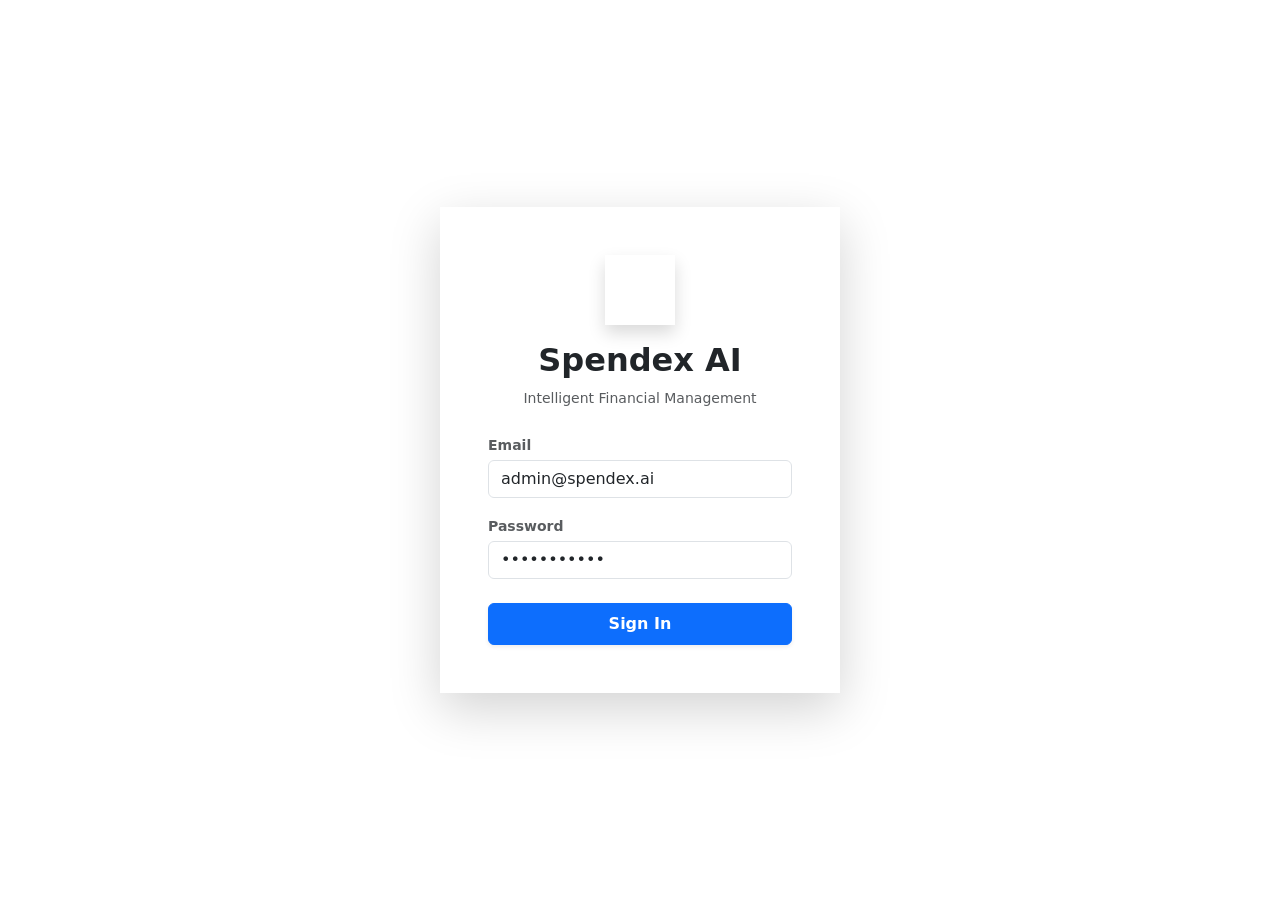
==== index1.html @ 8ebe1bcf "ALL FILES ADDED TO THE REPO !" ====
<!DOCTYPE html>
<html lang="en">
<head>
    <meta charset="UTF-8">
    <meta name="viewport" content="width=device-width, initial-scale=1.0">
    <title>Spendex AI | Intelligent Finance</title>
    
    <link href="https://fonts.googleapis.com/css2?family=Inter:wght@300;400;500;600;700&display=swap" rel="stylesheet">
    <link href="https://cdn.jsdelivr.net/npm/bootstrap@5.3.0/dist/css/bootstrap.min.css" rel="stylesheet">
    <link rel="stylesheet" href="https://cdnjs.cloudflare.com/ajax/libs/font-awesome/6.4.0/css/all.min.css">
    <link rel="stylesheet" href="style1.css">
</head>
<body class="theme-blue">

    <div id="login-screen" class="d-flex justify-content-center align-items-center vh-100 w-100 position-fixed top-0 start-0 z-3 bg-fade">
        <div class="glass-card p-5 shadow-lg text-center" style="max-width: 400px; width: 90%;">
            <div class="icon-box bg-gradient-primary text-white mx-auto mb-3 shadow" style="width:70px; height:70px; font-size:30px;">
                <i class="fa-solid fa-bolt"></i>
            </div>
            <h2 class="fw-bold text-gradient mb-2">Spendex AI</h2>
            <p class="text-muted small mb-4">Intelligent Financial Management</p>
            
            <form id="login-form">
                <div class="mb-3 text-start">
                    <label class="small fw-bold text-muted mb-1">Email</label>
                    <input type="email" class="form-control glass-input" value="admin@spendex.ai" required>
                </div>
                <div class="mb-4 text-start">
                    <label class="small fw-bold text-muted mb-1">Password</label>
                    <input type="password" class="form-control glass-input" value="password123" required>
                </div>
                <button type="submit" class="btn btn-primary w-100 py-2 fw-bold shadow-sm hover-scale">Sign In</button>
            </form>
        </div>
    </div>

    <div id="main-app" class="d-none">
        
        <div id="loader" class="loader-overlay d-none">
            <div class="spinner-border text-primary" role="status"></div>
        </div>

        <div class="toast-container position-fixed top-0 end-0 p-3" id="toast-container" style="z-index: 1060;"></div>

        <nav class="sidebar glass-sidebar" id="sidebar">
            <div class="sidebar-header">
                <div class="d-flex align-items-center gap-2">
                    <div class="logo-icon bg-gradient-primary text-white"><i class="fa-solid fa-bolt"></i></div>
                    <h4 class="mb-0 fw-bold tracking-tight text-gradient">Spendex</h4>
                </div>
            </div>

            <ul class="list-unstyled components">
                <li class="active-nav">
                    <a href="#" onclick="switchView('dashboard')"><i class="fa-solid fa-layer-group"></i> Dashboard</a>
                </li>
                <li>
                    <a href="#" onclick="switchView('financial-health')"><i class="fa-solid fa-heart-pulse"></i> Financial Health</a>
                </li>
                <li>
                    <a href="#" onclick="switchView('employees')"><i class="fa-solid fa-users-gear"></i> Payroll & HR</a>
                </li>
                <li>
                    <a href="#" onclick="switchView('expenses')"><i class="fa-solid fa-receipt"></i> Expenses</a>
                </li>
                <li>
                    <a href="#" onclick="switchView('predictions')"><i class="fa-solid fa-wand-magic-sparkles"></i> AI Insights</a>
                </li>
                <li>
                    <a href="#" onclick="switchView('settings')"><i class="fa-solid fa-gear"></i> Settings</a>
                </li>
            </ul>

            <div class="sidebar-footer">
                <div class="user-profile glass-card p-2 mb-3 d-flex align-items-center gap-2">
                    <img src="https://ui-avatars.com/api/?name=User&background=random" id="profile-avatar" class="rounded-circle" width="35">
                    <div class="lh-1">
                        <small class="fw-bold d-block" id="sidebar-user-name">Loading...</small>
                        <small class="text-muted" style="font-size: 10px;">PRO PLAN</small>
                    </div>
                </div>
                <div class="d-flex justify-content-between align-items-center">
                    <small class="text-muted fw-bold">Dark Mode</small>
                    <div class="form-check form-switch">
                        <input class="form-check-input" type="checkbox" id="darkModeToggle">
                    </div>
                </div>
                <div class="mt-3 text-center">
                    <button class="btn btn-sm btn-outline-danger w-100" onclick="logout()">Logout</button>
                </div>
            </div>
        </nav>

        <div id="content">
            <nav class="navbar navbar-expand-lg d-md-none glass-navbar mb-4">
                <button type="button" id="sidebarCollapse" class="btn btn-primary btn-sm">
                    <i class="fa-solid fa-bars"></i>
                </button>
                <span class="ms-auto fw-bold text-gradient">Spendex AI</span>
            </nav>

            <section id="dashboard" class="view-section active-view">
                <div class="d-flex justify-content-between align-items-end mb-4 flex-wrap gap-3">
                    <div>
                        <h2 class="fw-bold">Financial Overview</h2>
                        <p class="text-muted mb-0">Real-time cash flow & AI projections.</p>
                    </div>
                    <div class="d-flex gap-2">
                        <button class="btn btn-glass shadow-sm hover-scale" onclick="switchView('expenses')"><i class="fa-solid fa-plus text-primary"></i> Expense</button>
                        <button class="btn btn-primary shadow-lg hover-scale" onclick="exportReport()"><i class="fa-solid fa-file-export"></i> Export PDF</button>
                    </div>
                </div>

                <div class="row g-4 mb-4" id="stats-row">
                    <div class="col-md-3">
                        <div class="card glass-card h-100 border-0 stat-card">
                            <div class="card-body">
                                <div class="d-flex justify-content-between mb-3">
                                    <span class="text-muted text-uppercase fw-semibold" style="font-size: 12px;">Total Spend (Mo)</span>
                                    <div class="icon-box bg-soft-blue"><i class="fa-solid fa-wallet text-primary"></i></div>
                                </div>
                                <h3 class="fw-bold stat-value" id="dash-total-expenses">$0</h3>
                            </div>
                        </div>
                    </div>
                    <div class="col-md-3">
                        <div class="card glass-card h-100 border-0 stat-card">
                            <div class="card-body">
                                <div class="d-flex justify-content-between mb-3">
                                    <span class="text-muted text-uppercase fw-semibold" style="font-size: 12px;">Payroll Run</span>
                                    <div class="icon-box bg-soft-purple"><i class="fa-solid fa-people-group text-purple"></i></div>
                                </div>
                                <h3 class="fw-bold stat-value" id="dash-payroll">$0</h3>
                                <small class="text-muted"><span id="dash-emp-count">0</span> Active Employees</small>
                            </div>
                        </div>
                    </div>
                    <div class="col-md-3">
                        <div class="card glass-card h-100 border-0 stat-card">
                            <div class="card-body">
                                <div class="d-flex justify-content-between mb-3">
                                    <span class="text-muted text-uppercase fw-semibold" style="font-size: 12px;">Runway</span>
                                    <div class="icon-box bg-soft-green"><i class="fa-solid fa-plane-departure text-success"></i></div>
                                </div>
                                <h3 class="fw-bold stat-value" id="dash-runway">--</h3>
                                <small class="text-success small">Based on cash reserves</small>
                            </div>
                        </div>
                    </div>
                    <div class="col-md-3">
                        <div class="card glass-card h-100 border-0 position-relative overflow-hidden stat-card">
                            <div class="card-body d-flex align-items-center justify-content-between">
                                <div>
                                    <span class="text-muted text-uppercase fw-semibold" style="font-size: 12px;">Health Score</span>
                                    <h2 class="fw-bold mb-0 mt-1 stat-value" id="dash-health">0</h2>
                                </div>
                                <div style="width: 80px; height: 80px;">
                                    <canvas id="healthGaugeChart"></canvas>
                                </div>
                            </div>
                        </div>
                    </div>
                </div>

                <div class="row g-4 export-capture">
                    <div class="col-lg-8">
                        <div class="card glass-card border-0 h-100">
                            <div class="card-body">
                                <h5 class="fw-bold mb-4">Cash Flow & Burn Projections</h5>
                                <div style="height: 300px;">
                                    <canvas id="cashFlowChart"></canvas>
                                </div>
                            </div>
                        </div>
                    </div>
                    <div class="col-lg-4">
                        <div class="card glass-card border-0 h-100">
                            <div class="card-body">
                                <h5 class="fw-bold mb-4">Expense Distribution</h5>
                                <div style="height: 250px; position: relative;">
                                    <canvas id="expensePieChart"></canvas>
                                </div>
                            </div>
                        </div>
                    </div>
                </div>
            </section>

            <section id="financial-health" class="view-section d-none">
                <h2 class="fw-bold mb-4">Financial Health & Metrics</h2>
                <div class="row g-4 mb-4">
                    <div class="col-md-4">
                        <div class="card glass-card border-0">
                            <div class="card-body">
                                <h6 class="text-muted text-uppercase fw-semibold mb-3">Debt to Equity Ratio</h6>
                                <h3 class="fw-bold text-warning" id="metric-debt-ratio">0.0</h3>
                                <div class="progress mt-2" style="height: 6px;">
                                    <div class="progress-bar bg-warning" id="bar-debt-ratio" style="width: 0%"></div>
                                </div>
                            </div>
                        </div>
                    </div>
                    <div class="col-md-4">
                        <div class="card glass-card border-0">
                            <div class="card-body">
                                <h6 class="text-muted text-uppercase fw-semibold mb-3">Est. Profit Margin</h6>
                                <h3 class="fw-bold text-success" id="metric-profit-margin">0%</h3>
                                <div class="progress mt-2" style="height: 6px;">
                                    <div class="progress-bar bg-success" id="bar-profit-margin" style="width: 0%"></div>
                                </div>
                            </div>
                        </div>
                    </div>
                    <div class="col-md-4">
                        <div class="card glass-card border-0">
                            <div class="card-body">
                                <h6 class="text-muted text-uppercase fw-semibold mb-3">Current Cash Reserves</h6>
                                <h3 class="fw-bold text-primary" id="metric-cash-reserves">$0</h3>
                                <small class="text-muted">Target: $100k</small>
                            </div>
                        </div>
                    </div>
                </div>
                <div class="card glass-card border-0">
                    <div class="card-body">
                        <h5 class="fw-bold mb-4">30-Day Liquidity Trend</h5>
                        <div style="height: 300px;">
                            <canvas id="liquidityChart"></canvas>
                        </div>
                    </div>
                </div>
            </section>

            <section id="employees" class="view-section d-none">
                <div class="d-flex justify-content-between align-items-center mb-4">
                    <h2 class="fw-bold">Payroll Management</h2>
                    <button class="btn btn-primary shadow-lg hover-scale" onclick="openEmpModal()">
                        <i class="fa-solid fa-plus me-2"></i>Add Employee
                    </button>
                </div>
                <div class="card glass-card border-0">
                    <div class="card-body p-0">
                        <div class="p-3">
                            <input type="text" id="emp-search" class="form-control glass-input" placeholder="Search employees...">
                        </div>
                        <div class="table-responsive">
                            <table class="table table-hover align-middle mb-0 custom-table">
                                <thead class="bg-light text-muted small text-uppercase">
                                    <tr>
                                        <th class="ps-4">Employee</th>
                                        <th>Role</th>
                                        <th>Base Salary</th>
                                        <th>Bonus/Tax</th>
                                        <th>Net Pay</th>
                                        <th class="text-end pe-4">Actions</th>
                                    </tr>
                                </thead>
                                <tbody id="emp-table-body">
                                    </tbody>
                            </table>
                        </div>
                    </div>
                </div>
            </section>

            <section id="expenses" class="view-section d-none">
                <h2 class="fw-bold mb-4">Expense Tracking</h2>
                <div class="row g-4">
                    <div class="col-md-4">
                        <div class="card glass-card border-0 sticky-top" style="top: 20px; z-index: 1;">
                            <div class="card-body">
                                <h5 class="fw-bold mb-3"><i class="fa-solid fa-wand-magic-sparkles text-primary me-2"></i>Smart Entry</h5>
                                <form id="expense-form">
                                    <div class="mb-3">
                                        <label class="small text-muted fw-bold">DESCRIPTION</label>
                                        <input type="text" class="form-control glass-input" id="exp-desc" placeholder="e.g. 'Software license'" required autocomplete="off">
                                        <div id="ai-suggestion" class="badge bg-soft-blue text-primary mt-2 fade-in d-none">
                                            <i class="fa-solid fa-robot"></i> Suggested: <span id="ai-cat-text">Software</span>
                                        </div>
                                    </div>
                                    <div class="mb-3">
                                        <label class="small text-muted fw-bold">AMOUNT</label>
                                        <div class="input-group">
                                            <span class="input-group-text glass-input border-end-0" id="currency-symbol">$</span>
                                            <input type="number" class="form-control glass-input border-start-0" id="exp-amount" placeholder="0.00" required>
                                        </div>
                                    </div>
                                    <div class="row g-2 mb-3">
                                        <div class="col-6">
                                            <label class="small text-muted fw-bold">DATE</label>
                                            <input type="date" class="form-control glass-input" id="exp-date" required>
                                        </div>
                                        <div class="col-6">
                                            <label class="small text-muted fw-bold">CATEGORY</label>
                                            <select class="form-select glass-input" id="exp-category">
                                                <option value="Operational">Operational</option>
                                                <option value="Marketing">Marketing</option>
                                                <option value="Software">Software</option>
                                                <option value="Travel">Travel</option>
                                                <option value="Meals">Meals</option>
                                                <option value="Rent">Rent</option>
                                            </select>
                                        </div>
                                    </div>
                                    <button type="submit" class="btn btn-primary w-100 shadow-sm hover-scale">Log Expense <i class="fa-solid fa-paper-plane ms-2"></i></button>
                                </form>
                                
                                <div class="mt-4 pt-3 border-top">
                                    <div class="d-flex justify-content-between align-items-center">
                                        <small class="fw-bold text-muted">MONTHLY BUDGET</small>
                                        <small class="fw-bold" id="budget-display">$0 / $0</small>
                                    </div>
                                    <div class="progress mt-2 glass-progress" style="height: 8px;">
                                        <div class="progress-bar bg-success" id="budget-bar" style="width: 0%"></div>
                                    </div>
                                    <small class="text-danger d-none mt-1 d-block fw-bold" id="budget-warning"><i class="fa-solid fa-triangle-exclamation"></i> Alert: Approaching or Exceeding Budget!</small>
                                </div>
                            </div>
                        </div>
                    </div>
                    <div class="col-md-8">
                        <div class="card glass-card border-0">
                            <div class="card-header bg-transparent border-0 d-flex justify-content-between align-items-center">
                                <h5 class="mb-0 fw-bold">Transactions</h5>
                                <small class="text-muted"><i class="fa-solid fa-info-circle"></i> Drag rows to re-order</small>
                            </div>
                            <div class="card-body p-0">
                                <div class="table-responsive">
                                    <table class="table table-hover align-middle mb-0 custom-table">
                                        <thead class="bg-light small text-muted">
                                            <tr>
                                                <th width="5%"></th>
                                                <th>Date</th>
                                                <th>Description</th>
                                                <th>Category</th>
                                                <th class="text-end">Amount</th>
                                                <th width="5%"></th>
                                            </tr>
                                        </thead>
                                        <tbody id="expense-list-body">
                                            </tbody>
                                    </table>
                                </div>
                            </div>
                        </div>
                    </div>
                </div>
            </section>

            <section id="predictions" class="view-section d-none">
                <h2 class="fw-bold mb-4">AI Insights & Simulation</h2>
                <div class="row g-4 mb-4">
                    <div class="col-12">
                        <div class="card border-0 bg-gradient-dark text-white shadow-lg overflow-hidden position-relative hover-scale" style="transition: 0.3s">
                            <div class="card-body p-4 position-relative" style="z-index: 2;">
                                <div class="d-flex align-items-start gap-3">
                                    <div class="icon-box bg-white text-primary rounded-circle shadow">
                                        <i class="fa-solid fa-sparkles"></i>
                                    </div>
                                    <div>
                                        <h5 class="fw-bold text-white">Insight of the Moment</h5>
                                        <p class="mb-0 fs-5 text-white" id="ai-insight-text">Awaiting data...</p>
                                    </div>
                                </div>
                            </div>
                            <div class="position-absolute top-0 end-0 bg-white opacity-10 rounded-circle" style="width: 200px; height: 200px; margin-right: -50px; margin-top: -50px;"></div>
                        </div>
                    </div>
                </div>
                
                <div class="row g-4">
                    <div class="col-md-7">
                        <div class="card glass-card border-0 h-100">
                            <div class="card-header bg-transparent border-0">
                                <h5 class="fw-bold"><i class="fa-solid fa-sliders me-2"></i>Scenario Simulator</h5>
                            </div>
                            <div class="card-body">
                                <div class="mb-4">
                                    <label class="d-flex justify-content-between fw-bold mb-2"><span>New Hires</span><span class="text-primary" id="sim-hires-val">0</span></label>
                                    <input type="range" class="form-range custom-range" min="0" max="10" value="0" id="sim-hires">
                                </div>
                                <div class="mb-4">
                                    <label class="d-flex justify-content-between fw-bold mb-2"><span>Salary Increase</span><span class="text-primary" id="sim-salary-val">0%</span></label>
                                    <input type="range" class="form-range custom-range" min="0" max="20" value="0" id="sim-salary">
                                </div>
                                <div class="mb-4">
                                    <label class="d-flex justify-content-between fw-bold mb-2"><span>Marketing Bump</span><span class="text-primary" id="sim-marketing-val">+$0</span></label>
                                    <input type="range" class="form-range custom-range" min="0" max="10000" step="500" value="0" id="sim-marketing">
                                </div>

                                <div class="alert bg-soft-blue border-0 d-flex justify-content-between align-items-center mt-4 glass-card">
                                    <div>
                                        <small class="text-uppercase text-muted fw-bold">Projected Burn</small>
                                        <h3 class="fw-bold mb-0 text-primary" id="sim-result-burn">$0</h3>
                                    </div>
                                    <div class="text-end">
                                        <small class="text-uppercase text-muted fw-bold">New Runway</small>
                                        <h3 class="fw-bold mb-0" id="sim-result-runway">--</h3>
                                    </div>
                                </div>
                            </div>
                        </div>
                    </div>
                    <div class="col-md-5">
                        <div class="card glass-card border-0 h-100">
                            <div class="card-header bg-transparent border-0">
                                <h5 class="fw-bold text-danger"><i class="fa-solid fa-fingerprint me-2"></i>Anomaly Detection</h5>
                            </div>
                            <div class="card-body">
                                <div id="anomaly-list" class="d-flex flex-column gap-3"></div>
                            </div>
                        </div>
                    </div>
                </div>
            </section>

            <section id="settings" class="view-section d-none">
                <h2 class="fw-bold mb-4">Application Settings</h2>
                <div class="row g-4">
                    <div class="col-md-6">
                        <div class="card glass-card border-0 h-100">
                            <div class="card-body">
                                <h5 class="fw-bold mb-4"><i class="fa-solid fa-user me-2"></i>Profile Settings</h5>
                                <form id="profile-form">
                                    <div class="mb-3">
                                        <label class="small text-muted fw-bold">Company / User Name</label>
                                        <input type="text" class="form-control glass-input" id="set-name" required>
                                    </div>
                                    <div class="mb-3">
                                        <label class="small text-muted fw-bold">Email Address</label>
                                        <input type="email" class="form-control glass-input" id="set-email" required>
                                    </div>
                                    <button type="submit" class="btn btn-primary w-100 hover-scale">Save Profile</button>
                                </form>
                            </div>
                        </div>
                    </div>
                    <div class="col-md-6">
                        <div class="card glass-card border-0 h-100">
                            <div class="card-body">
                                <h5 class="fw-bold mb-4"><i class="fa-solid fa-sliders me-2"></i>System Preferences</h5>
                                <form id="preferences-form">
                                    <div class="row g-3 mb-3">
                                        <div class="col-6">
                                            <label class="small text-muted fw-bold">Monthly Budget Limit</label>
                                            <input type="number" class="form-control glass-input" id="set-budget" required>
                                        </div>
                                        <div class="col-6">
                                            <label class="small text-muted fw-bold">Currency</label>
                                            <select class="form-select glass-input" id="set-currency">
                                                <option value="$">USD ($)</option>
                                                <option value="€">EUR (€)</option>
                                                <option value="£">GBP (£)</option>
                                                <option value="₹">INR (₹)</option>
                                            </select>
                                        </div>
                                    </div>
                                    <div class="mb-4">
                                        <label class="small text-muted fw-bold mb-2 d-block">Color Theme</label>
                                        <div class="d-flex gap-2">
                                            <button type="button" class="btn rounded-circle theme-btn" style="background-color: #3b82f6; width: 30px; height: 30px;" onclick="ThemeManager.setPrimary('theme-blue')"></button>
                                            <button type="button" class="btn rounded-circle theme-btn" style="background-color: #10b981; width: 30px; height: 30px;" onclick="ThemeManager.setPrimary('theme-green')"></button>
                                            <button type="button" class="btn rounded-circle theme-btn" style="background-color: #8b5cf6; width: 30px; height: 30px;" onclick="ThemeManager.setPrimary('theme-purple')"></button>
                                        </div>
                                    </div>
                                    <div class="form-check form-switch mb-4">
                                        <input class="form-check-input" type="checkbox" id="set-notifications">
                                        <label class="form-check-label fw-medium">Enable Budget Alerts (Toasts)</label>
                                    </div>
                                    <button type="submit" class="btn btn-primary w-100 hover-scale">Update Preferences</button>
                                </form>
                            </div>
                        </div>
                    </div>
                </div>
            </section>
        </div>
    </div>

    <div class="modal fade" id="empModal" tabindex="-1">
        <div class="modal-dialog modal-dialog-centered">
            <div class="modal-content glass-card border-0 shadow-lg">
                <div class="modal-header border-bottom-0">
                    <h5 class="modal-title fw-bold text-dark">Employee Details</h5>
                    <button type="button" class="btn-close dark-mode-invert" data-bs-dismiss="modal"></button>
                </div>
                <div class="modal-body">
                    <form id="emp-form">
                        <div class="row g-3">
                            <div class="col-md-6">
                                <label class="form-label small fw-bold text-muted">Full Name</label>
                                <input type="text" class="form-control glass-input" id="emp-name" required>
                            </div>
                            <div class="col-md-6">
                                <label class="form-label small fw-bold text-muted">Role</label>
                                <input type="text" class="form-control glass-input" id="emp-role" required>
                            </div>
                            <div class="col-md-6">
                                <label class="form-label small fw-bold text-muted">Email</label>
                                <input type="email" class="form-control glass-input" id="emp-email" required>
                            </div>
                            <div class="col-md-6">
                                <label class="form-label small fw-bold text-muted">Join Date</label>
                                <input type="date" class="form-control glass-input" id="emp-join" required>
                            </div>
                            <div class="col-md-12"><hr class="text-muted opacity-25"></div>
                            <div class="col-md-6">
                                <label class="form-label small fw-bold text-muted">Base Salary</label>
                                <input type="number" class="form-control glass-input" id="emp-base" required>
                            </div>
                            <div class="col-md-3">
                                <label class="form-label small fw-bold text-muted">Bonus %</label>
                                <input type="number" class="form-control glass-input" id="emp-bonus" value="0">
                            </div>
                            <div class="col-md-3">
                                <label class="form-label small fw-bold text-muted">Tax %</label>
                                <input type="number" class="form-control glass-input" id="emp-tax" value="20">
                            </div>
                        </div>
                        <button type="submit" class="btn btn-primary w-100 mt-4 shadow-lg hover-scale">Save Employee</button>
                    </form>
                </div>
            </div>
        </div>
    </div>

    <script src="https://cdn.jsdelivr.net/npm/bootstrap@5.3.0/dist/js/bootstrap.bundle.min.js"></script>
    <script src="https://cdn.jsdelivr.net/npm/chart.js"></script>
    <script src="https://cdnjs.cloudflare.com/ajax/libs/animejs/3.2.1/anime.min.js"></script>
    <script src="https://cdn.jsdelivr.net/npm/sweetalert2@11"></script>
    <script src="https://cdnjs.cloudflare.com/ajax/libs/jspdf/2.5.1/jspdf.umd.min.js"></script>
    <script src="https://cdnjs.cloudflare.com/ajax/libs/jspdf-autotable/3.5.28/jspdf.plugin.autotable.min.js"></script>
    <script src="https://cdn.jsdelivr.net/npm/dayjs@1/dayjs.min.js"></script>
    <script src="https://cdnjs.cloudflare.com/ajax/libs/html2canvas/1.4.1/html2canvas.min.js"></script>
    <script src="https://cdnjs.cloudflare.com/ajax/libs/Sortable/1.15.0/Sortable.min.js"></script>
    <script src="https://cdnjs.cloudflare.com/ajax/libs/countup.js/2.0.7/countUp.umd.js"></script>

    <script src="script1.js"></script>
</body>
</html>
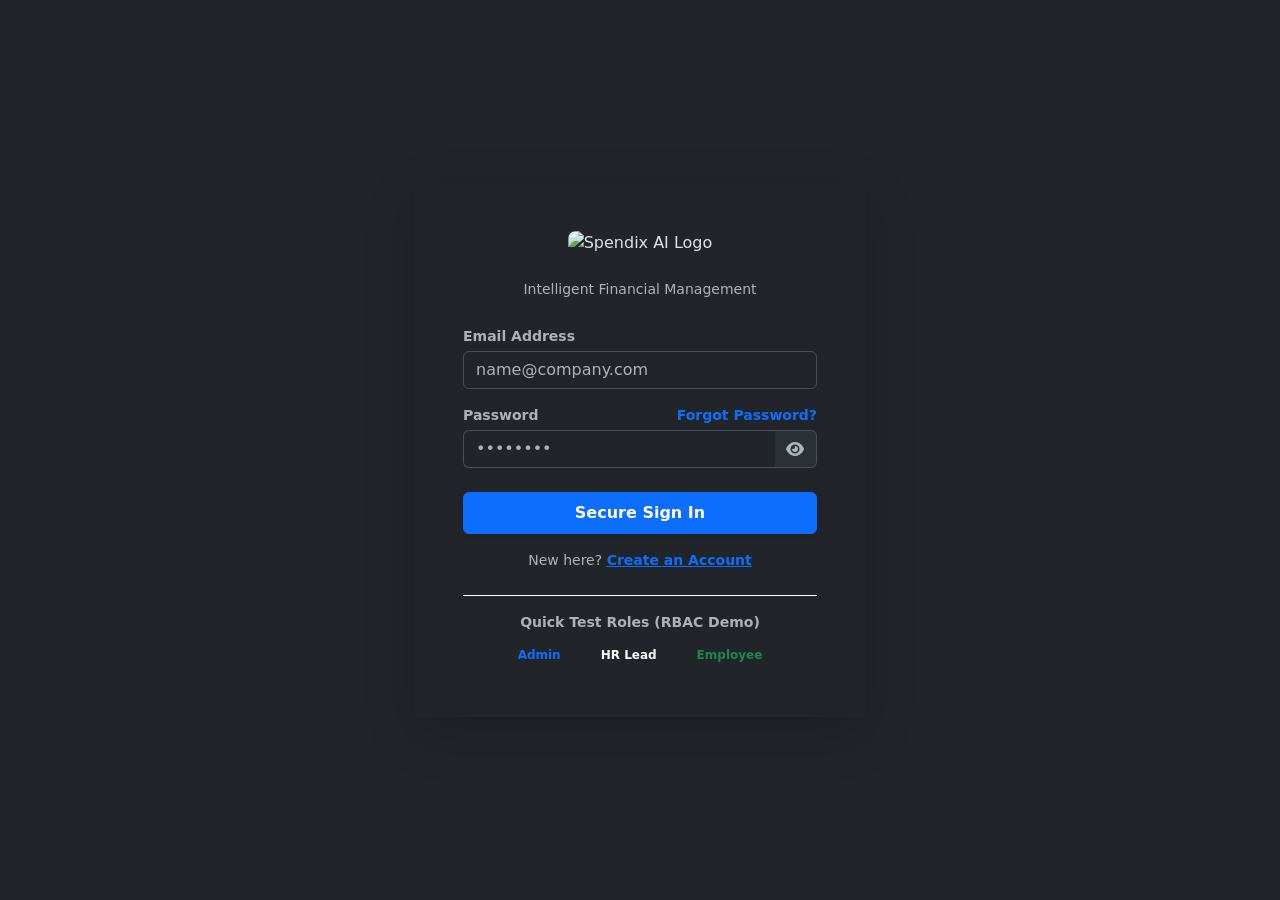
==== commit 110eba4b: "CHANGES UPDATED ADDED SOME MORE FEATURES" ====
--- a/index1.html
+++ b/index1.html
@@ -1,36 +1,82 @@
 <!DOCTYPE html>
-<html lang="en">
+<html lang="en" data-bs-theme="dark">
 <head>
     <meta charset="UTF-8">
     <meta name="viewport" content="width=device-width, initial-scale=1.0">
-    <title>Spendex AI | Intelligent Finance</title>
+    <title>Spendix AI | Intelligent Finance</title>
     
+    <link rel="icon" type="image/png" href="image_1.png"> 
+
     <link href="https://fonts.googleapis.com/css2?family=Inter:wght@300;400;500;600;700&display=swap" rel="stylesheet">
     <link href="https://cdn.jsdelivr.net/npm/bootstrap@5.3.0/dist/css/bootstrap.min.css" rel="stylesheet">
     <link rel="stylesheet" href="https://cdnjs.cloudflare.com/ajax/libs/font-awesome/6.4.0/css/all.min.css">
-    <link rel="stylesheet" href="style1.css">
+    <link rel="stylesheet" href="style2.css">
 </head>
-<body class="theme-blue">
-
-    <div id="login-screen" class="d-flex justify-content-center align-items-center vh-100 w-100 position-fixed top-0 start-0 z-3 bg-fade">
-        <div class="glass-card p-5 shadow-lg text-center" style="max-width: 400px; width: 90%;">
-            <div class="icon-box bg-gradient-primary text-white mx-auto mb-3 shadow" style="width:70px; height:70px; font-size:30px;">
-                <i class="fa-solid fa-bolt"></i>
-            </div>
-            <h2 class="fw-bold text-gradient mb-2">Spendex AI</h2>
-            <p class="text-muted small mb-4">Intelligent Financial Management</p>
+<body class="theme-blue dark-mode">
+
+    <div class="toast-container position-fixed top-0 end-0 p-3" id="toast-container" style="z-index: 9999;"></div>
+
+    <div id="auth-screen" class="d-flex justify-content-center align-items-center vh-100 w-100 position-fixed top-0 start-0 z-3 bg-fade overflow-hidden">
+        <canvas id="login-canvas" class="position-absolute top-0 start-0 w-100 h-100" style="z-index: 1;"></canvas>
+        
+        <div class="glass-card p-4 p-md-5 shadow-lg text-center login-box" style="max-width: 450px; width: 90%; z-index: 10;">
+            
+            <div class="mb-4">
+                <img src="image_2.png" alt="Spendix AI Logo" class="img-fluid pulse-glow rounded-3" style="max-height: 90px; object-fit: contain;">
+            </div>
+            <p class="text-muted small mb-4 fw-medium">Intelligent Financial Management</p>
             
             <form id="login-form">
                 <div class="mb-3 text-start">
-                    <label class="small fw-bold text-muted mb-1">Email</label>
-                    <input type="email" class="form-control glass-input" value="admin@spendex.ai" required>
+                    <label class="small fw-bold text-muted mb-1">Email Address</label>
+                    <input type="email" class="form-control glass-input" id="login-email" placeholder="name@company.com" required autocomplete="off">
                 </div>
                 <div class="mb-4 text-start">
-                    <label class="small fw-bold text-muted mb-1">Password</label>
-                    <input type="password" class="form-control glass-input" value="password123" required>
-                </div>
-                <button type="submit" class="btn btn-primary w-100 py-2 fw-bold shadow-sm hover-scale">Sign In</button>
+                    <div class="d-flex justify-content-between align-items-center mb-1">
+                        <label class="small fw-bold text-muted mb-0">Password</label>
+                        <a href="javascript:void(0)" onclick="forgotPassword()" class="small text-primary fw-bold text-decoration-none hover-scale">Forgot Password?</a>
+                    </div>
+                    <div class="input-group">
+                        <input type="password" class="form-control glass-input border-end-0" id="login-password" placeholder="••••••••" required autocomplete="off">
+                        <span class="input-group-text glass-input border-start-0 cursor-pointer text-muted" onclick="togglePassword('login-password', 'login-eye')">
+                            <i class="fa-solid fa-eye" id="login-eye"></i>
+                        </span>
+                    </div>
+                </div>
+                <button type="submit" class="btn btn-primary w-100 py-2 fw-bold shadow-sm hover-scale mb-3">Secure Sign In</button>
+                <p class="small text-muted">New here? <a href="javascript:void(0)" class="text-primary fw-bold" onclick="toggleAuth('signup')">Create an Account</a></p>
             </form>
+
+            <form id="signup-form" class="d-none">
+                <div class="mb-3 text-start">
+                    <label class="small fw-bold text-muted mb-1">Full Name / Company</label>
+                    <input type="text" class="form-control glass-input" id="signup-name" placeholder="e.g. Acme Corp" required autocomplete="off">
+                </div>
+                <div class="mb-3 text-start">
+                    <label class="small fw-bold text-muted mb-1">Email Address</label>
+                    <input type="email" class="form-control glass-input" id="signup-email" placeholder="name@company.com" required autocomplete="off">
+                </div>
+                <div class="mb-4 text-start">
+                    <label class="small fw-bold text-muted mb-1">Create Password</label>
+                    <div class="input-group">
+                        <input type="password" class="form-control glass-input border-end-0" id="signup-password" placeholder="••••••••" required autocomplete="off">
+                        <span class="input-group-text glass-input border-start-0 cursor-pointer text-muted" onclick="togglePassword('signup-password', 'signup-eye')">
+                            <i class="fa-solid fa-eye" id="signup-eye"></i>
+                        </span>
+                    </div>
+                </div>
+                <button type="submit" class="btn btn-success w-100 py-2 fw-bold shadow-sm hover-scale mb-3">Register Account</button>
+                <p class="small text-muted">Already have an account? <a href="javascript:void(0)" class="text-primary fw-bold" onclick="toggleAuth('login')">Sign In</a></p>
+            </form>
+
+            <div class="mt-4 pt-3 border-top border-light" id="test-roles-section">
+                <small class="text-muted fw-bold d-block mb-2">Quick Test Roles (RBAC Demo)</small>
+                <div class="d-flex gap-2 justify-content-center flex-wrap">
+                    <span class="badge bg-soft-blue text-primary cursor-pointer hover-scale px-3 py-2" onclick="fillLogin('admin@demo.com')">Admin</span>
+                    <span class="badge bg-soft-purple text-purple cursor-pointer hover-scale px-3 py-2" onclick="fillLogin('hr@demo.com')">HR Lead</span>
+                    <span class="badge bg-soft-green text-success cursor-pointer hover-scale px-3 py-2" onclick="fillLogin('emp@demo.com')">Employee</span>
+                </div>
+            </div>
         </div>
     </div>
 
@@ -40,54 +86,57 @@
             <div class="spinner-border text-primary" role="status"></div>
         </div>
 
-        <div class="toast-container position-fixed top-0 end-0 p-3" id="toast-container" style="z-index: 1060;"></div>
-
         <nav class="sidebar glass-sidebar" id="sidebar">
             <div class="sidebar-header">
-                <div class="d-flex align-items-center gap-2">
-                    <div class="logo-icon bg-gradient-primary text-white"><i class="fa-solid fa-bolt"></i></div>
-                    <h4 class="mb-0 fw-bold tracking-tight text-gradient">Spendex</h4>
-                </div>
-            </div>
-
-            <ul class="list-unstyled components">
-                <li class="active-nav">
-                    <a href="#" onclick="switchView('dashboard')"><i class="fa-solid fa-layer-group"></i> Dashboard</a>
-                </li>
-                <li>
-                    <a href="#" onclick="switchView('financial-health')"><i class="fa-solid fa-heart-pulse"></i> Financial Health</a>
-                </li>
-                <li>
-                    <a href="#" onclick="switchView('employees')"><i class="fa-solid fa-users-gear"></i> Payroll & HR</a>
-                </li>
-                <li>
-                    <a href="#" onclick="switchView('expenses')"><i class="fa-solid fa-receipt"></i> Expenses</a>
-                </li>
-                <li>
-                    <a href="#" onclick="switchView('predictions')"><i class="fa-solid fa-wand-magic-sparkles"></i> AI Insights</a>
-                </li>
-                <li>
-                    <a href="#" onclick="switchView('settings')"><i class="fa-solid fa-gear"></i> Settings</a>
-                </li>
+                <div class="d-flex align-items-center justify-content-between mb-3">
+                    <div class="text-start">
+                        <img src="image_2.png" alt="Spendix AI" class="img-fluid rounded" style="max-height: 50px; object-fit: contain;">
+                    </div>
+                    <div class="mode-toggle-container hover-scale" onclick="ThemeManager.toggleMode()" title="Toggle Theme">
+                        <div class="mode-toggle-track">
+                            <div class="mode-toggle-thumb">
+                                <i class="fa-solid fa-sun mode-icon-sun"></i>
+                                <i class="fa-solid fa-moon mode-icon-moon"></i>
+                            </div>
+                        </div>
+                    </div>
+                </div>
+                
+                <div class="workspace-selector-container hover-scale">
+                    <select class="form-select form-select-sm glass-input fw-bold shadow-sm custom-select-style" id="workspace-switcher">
+                        <option value="main">🚀 Main Headquarters</option>
+                        <option value="branch">🏢 Branch Office Alpha</option>
+                    </select>
+                </div>
+            </div>
+
+            <ul class="list-unstyled components" id="nav-links">
+                <li class="active-nav" data-roles="Admin,HR,Employee"><a href="javascript:void(0)" onclick="switchView('dashboard')"><i class="fa-solid fa-layer-group"></i> Dashboard</a></li>
+                <li data-roles="Admin"><a href="javascript:void(0)" onclick="switchView('financial-health')"><i class="fa-solid fa-heart-pulse"></i> Financial Health</a></li>
+                <li data-roles="Admin,HR"><a href="javascript:void(0)" onclick="switchView('approvals')"><i class="fa-solid fa-list-check"></i> Expense Approvals</a></li>
+                <li data-roles="Admin,HR,Employee"><a href="javascript:void(0)" onclick="switchView('expenses')"><i class="fa-solid fa-receipt"></i> Log Expenses</a></li>
+                <li data-roles="Admin,HR"><a href="javascript:void(0)" onclick="switchView('employees')"><i class="fa-solid fa-users-gear"></i> Payroll & HR</a></li>
+                <li data-roles="Admin"><a href="javascript:void(0)" onclick="switchView('treasury')"><i class="fa-solid fa-building-columns"></i> Corporate Treasury</a></li>
+                <li data-roles="Admin"><a href="javascript:void(0)" onclick="switchView('predictions')"><i class="fa-solid fa-brain"></i> AI ML Forecasts</a></li>
+                <li data-roles="Admin,HR"><a href="javascript:void(0)" onclick="switchView('audit')"><i class="fa-solid fa-clipboard-list"></i> Audit Log</a></li>
+                <li data-roles="Admin,HR,Employee"><a href="javascript:void(0)" onclick="switchView('support')"><i class="fa-solid fa-headset"></i> Help & Support</a></li>
+                <li data-roles="Admin,HR,Employee"><a href="javascript:void(0)" onclick="switchView('settings')"><i class="fa-solid fa-gear"></i> Settings</a></li>
             </ul>
 
             <div class="sidebar-footer">
-                <div class="user-profile glass-card p-2 mb-3 d-flex align-items-center gap-2">
-                    <img src="https://ui-avatars.com/api/?name=User&background=random" id="profile-avatar" class="rounded-circle" width="35">
-                    <div class="lh-1">
-                        <small class="fw-bold d-block" id="sidebar-user-name">Loading...</small>
-                        <small class="text-muted" style="font-size: 10px;">PRO PLAN</small>
-                    </div>
-                </div>
-                <div class="d-flex justify-content-between align-items-center">
-                    <small class="text-muted fw-bold">Dark Mode</small>
-                    <div class="form-check form-switch">
-                        <input class="form-check-input" type="checkbox" id="darkModeToggle">
-                    </div>
-                </div>
-                <div class="mt-3 text-center">
-                    <button class="btn btn-sm btn-outline-danger w-100" onclick="logout()">Logout</button>
-                </div>
+                <div class="user-profile glass-card p-2 mb-3 d-flex align-items-center gap-3 cursor-pointer hover-scale shadow-sm" onclick="switchView('settings')" title="Go to Settings">
+                    <div class="position-relative">
+                        <img src="" id="profile-avatar" class="rounded-circle shadow-sm" width="42" height="42" alt="Avatar" style="object-fit: cover; border: 2px solid var(--brand-primary);">
+                        <span class="position-absolute bottom-0 end-0 bg-success border border-white rounded-circle" style="width: 12px; height: 12px;"></span>
+                    </div>
+                    <div class="lh-1 text-truncate pe-2 flex-grow-1">
+                        <small class="fw-bold d-block text-truncate fs-6 text-main mb-1" id="sidebar-user-name">Loading...</small>
+                        <small class="text-primary fw-bold text-uppercase" style="font-size: 10px; letter-spacing: 0.5px;" id="sidebar-role-badge">ROLE</small>
+                    </div>
+                    <i class="fa-solid fa-chevron-right text-muted opacity-50 me-1"></i>
+                </div>
+                
+                <button class="btn btn-sm btn-outline-danger w-100 fw-bold shadow-sm hover-scale" onclick="logout()"><i class="fa-solid fa-arrow-right-from-bracket me-2"></i>Sign Out</button>
             </div>
         </nav>
 
@@ -96,7 +145,7 @@
                 <button type="button" id="sidebarCollapse" class="btn btn-primary btn-sm">
                     <i class="fa-solid fa-bars"></i>
                 </button>
-                <span class="ms-auto fw-bold text-gradient">Spendex AI</span>
+                <span class="ms-auto fw-bold text-gradient">Spendix AI</span>
             </nav>
 
             <section id="dashboard" class="view-section active-view">
@@ -106,201 +155,59 @@
                         <p class="text-muted mb-0">Real-time cash flow & AI projections.</p>
                     </div>
                     <div class="d-flex gap-2">
-                        <button class="btn btn-glass shadow-sm hover-scale" onclick="switchView('expenses')"><i class="fa-solid fa-plus text-primary"></i> Expense</button>
-                        <button class="btn btn-primary shadow-lg hover-scale" onclick="exportReport()"><i class="fa-solid fa-file-export"></i> Export PDF</button>
+                        <button class="btn btn-glass shadow-sm hover-scale" onclick="exportCSV()"><i class="fa-solid fa-file-csv text-success"></i> CSV</button>
+                        <button class="btn btn-primary shadow-lg hover-scale" onclick="exportReport()"><i class="fa-solid fa-file-pdf"></i> Full Report</button>
                     </div>
                 </div>
 
                 <div class="row g-4 mb-4" id="stats-row">
-                    <div class="col-md-3">
-                        <div class="card glass-card h-100 border-0 stat-card">
-                            <div class="card-body">
-                                <div class="d-flex justify-content-between mb-3">
-                                    <span class="text-muted text-uppercase fw-semibold" style="font-size: 12px;">Total Spend (Mo)</span>
-                                    <div class="icon-box bg-soft-blue"><i class="fa-solid fa-wallet text-primary"></i></div>
-                                </div>
-                                <h3 class="fw-bold stat-value" id="dash-total-expenses">$0</h3>
-                            </div>
-                        </div>
-                    </div>
-                    <div class="col-md-3">
-                        <div class="card glass-card h-100 border-0 stat-card">
-                            <div class="card-body">
-                                <div class="d-flex justify-content-between mb-3">
-                                    <span class="text-muted text-uppercase fw-semibold" style="font-size: 12px;">Payroll Run</span>
-                                    <div class="icon-box bg-soft-purple"><i class="fa-solid fa-people-group text-purple"></i></div>
-                                </div>
-                                <h3 class="fw-bold stat-value" id="dash-payroll">$0</h3>
-                                <small class="text-muted"><span id="dash-emp-count">0</span> Active Employees</small>
-                            </div>
-                        </div>
-                    </div>
-                    <div class="col-md-3">
-                        <div class="card glass-card h-100 border-0 stat-card">
-                            <div class="card-body">
-                                <div class="d-flex justify-content-between mb-3">
-                                    <span class="text-muted text-uppercase fw-semibold" style="font-size: 12px;">Runway</span>
-                                    <div class="icon-box bg-soft-green"><i class="fa-solid fa-plane-departure text-success"></i></div>
-                                </div>
-                                <h3 class="fw-bold stat-value" id="dash-runway">--</h3>
-                                <small class="text-success small">Based on cash reserves</small>
-                            </div>
-                        </div>
-                    </div>
-                    <div class="col-md-3">
-                        <div class="card glass-card h-100 border-0 position-relative overflow-hidden stat-card">
-                            <div class="card-body d-flex align-items-center justify-content-between">
-                                <div>
-                                    <span class="text-muted text-uppercase fw-semibold" style="font-size: 12px;">Health Score</span>
-                                    <h2 class="fw-bold mb-0 mt-1 stat-value" id="dash-health">0</h2>
-                                </div>
-                                <div style="width: 80px; height: 80px;">
-                                    <canvas id="healthGaugeChart"></canvas>
-                                </div>
-                            </div>
-                        </div>
-                    </div>
+                    <div class="col-md-3"><div class="card glass-card h-100 border-0 stat-card"><div class="card-body"><div class="d-flex justify-content-between mb-3"><span class="text-muted text-uppercase fw-semibold" style="font-size: 12px;">Total Spend (Mo)</span><div class="icon-box bg-soft-blue"><i class="fa-solid fa-wallet text-primary"></i></div></div><h3 class="fw-bold stat-value" id="dash-total-expenses">$0</h3></div></div></div>
+                    <div class="col-md-3"><div class="card glass-card h-100 border-0 stat-card"><div class="card-body"><div class="d-flex justify-content-between mb-3"><span class="text-muted text-uppercase fw-semibold" style="font-size: 12px;">Payroll Run</span><div class="icon-box bg-soft-purple"><i class="fa-solid fa-people-group text-purple"></i></div></div><h3 class="fw-bold stat-value" id="dash-payroll">$0</h3><small class="text-muted"><span id="dash-emp-count">0</span> Active Employees</small></div></div></div>
+                    <div class="col-md-3"><div class="card glass-card h-100 border-0 stat-card"><div class="card-body"><div class="d-flex justify-content-between mb-3"><span class="text-muted text-uppercase fw-semibold" style="font-size: 12px;">Runway</span><div class="icon-box bg-soft-green"><i class="fa-solid fa-plane-departure text-success"></i></div></div><h3 class="fw-bold stat-value" id="dash-runway">--</h3><small class="text-success small">Based on cash reserves</small></div></div></div>
+                    <div class="col-md-3"><div class="card glass-card h-100 border-0 position-relative overflow-hidden stat-card"><div class="card-body d-flex align-items-center justify-content-between"><div><span class="text-muted text-uppercase fw-semibold" style="font-size: 12px;">Health Score</span><h2 class="fw-bold mb-0 mt-1 stat-value" id="dash-health">0</h2></div><div style="width: 80px; height: 80px;"><canvas id="healthGaugeChart"></canvas></div></div></div></div>
                 </div>
 
                 <div class="row g-4 export-capture">
-                    <div class="col-lg-8">
-                        <div class="card glass-card border-0 h-100">
-                            <div class="card-body">
-                                <h5 class="fw-bold mb-4">Cash Flow & Burn Projections</h5>
-                                <div style="height: 300px;">
-                                    <canvas id="cashFlowChart"></canvas>
-                                </div>
-                            </div>
-                        </div>
-                    </div>
-                    <div class="col-lg-4">
-                        <div class="card glass-card border-0 h-100">
-                            <div class="card-body">
-                                <h5 class="fw-bold mb-4">Expense Distribution</h5>
-                                <div style="height: 250px; position: relative;">
-                                    <canvas id="expensePieChart"></canvas>
-                                </div>
-                            </div>
-                        </div>
-                    </div>
+                    <div class="col-lg-8"><div class="card glass-card border-0 h-100"><div class="card-body"><h5 class="fw-bold mb-4">Cash Flow & Burn Projections</h5><div style="height: 300px;"><canvas id="cashFlowChart"></canvas></div></div></div></div>
+                    <div class="col-lg-4"><div class="card glass-card border-0 h-100"><div class="card-body"><h5 class="fw-bold mb-4">Expense Distribution</h5><div style="height: 250px; position: relative;"><canvas id="expensePieChart"></canvas></div></div></div></div>
                 </div>
             </section>
 
             <section id="financial-health" class="view-section d-none">
                 <h2 class="fw-bold mb-4">Financial Health & Metrics</h2>
                 <div class="row g-4 mb-4">
-                    <div class="col-md-4">
-                        <div class="card glass-card border-0">
-                            <div class="card-body">
-                                <h6 class="text-muted text-uppercase fw-semibold mb-3">Debt to Equity Ratio</h6>
-                                <h3 class="fw-bold text-warning" id="metric-debt-ratio">0.0</h3>
-                                <div class="progress mt-2" style="height: 6px;">
-                                    <div class="progress-bar bg-warning" id="bar-debt-ratio" style="width: 0%"></div>
-                                </div>
-                            </div>
-                        </div>
-                    </div>
-                    <div class="col-md-4">
-                        <div class="card glass-card border-0">
-                            <div class="card-body">
-                                <h6 class="text-muted text-uppercase fw-semibold mb-3">Est. Profit Margin</h6>
-                                <h3 class="fw-bold text-success" id="metric-profit-margin">0%</h3>
-                                <div class="progress mt-2" style="height: 6px;">
-                                    <div class="progress-bar bg-success" id="bar-profit-margin" style="width: 0%"></div>
-                                </div>
-                            </div>
-                        </div>
-                    </div>
-                    <div class="col-md-4">
-                        <div class="card glass-card border-0">
-                            <div class="card-body">
-                                <h6 class="text-muted text-uppercase fw-semibold mb-3">Current Cash Reserves</h6>
-                                <h3 class="fw-bold text-primary" id="metric-cash-reserves">$0</h3>
-                                <small class="text-muted">Target: $100k</small>
-                            </div>
-                        </div>
-                    </div>
-                </div>
-                <div class="card glass-card border-0">
-                    <div class="card-body">
-                        <h5 class="fw-bold mb-4">30-Day Liquidity Trend</h5>
-                        <div style="height: 300px;">
-                            <canvas id="liquidityChart"></canvas>
-                        </div>
-                    </div>
-                </div>
-            </section>
-
-            <section id="employees" class="view-section d-none">
-                <div class="d-flex justify-content-between align-items-center mb-4">
-                    <h2 class="fw-bold">Payroll Management</h2>
-                    <button class="btn btn-primary shadow-lg hover-scale" onclick="openEmpModal()">
-                        <i class="fa-solid fa-plus me-2"></i>Add Employee
-                    </button>
-                </div>
-                <div class="card glass-card border-0">
-                    <div class="card-body p-0">
-                        <div class="p-3">
-                            <input type="text" id="emp-search" class="form-control glass-input" placeholder="Search employees...">
-                        </div>
-                        <div class="table-responsive">
-                            <table class="table table-hover align-middle mb-0 custom-table">
-                                <thead class="bg-light text-muted small text-uppercase">
-                                    <tr>
-                                        <th class="ps-4">Employee</th>
-                                        <th>Role</th>
-                                        <th>Base Salary</th>
-                                        <th>Bonus/Tax</th>
-                                        <th>Net Pay</th>
-                                        <th class="text-end pe-4">Actions</th>
-                                    </tr>
-                                </thead>
-                                <tbody id="emp-table-body">
-                                    </tbody>
-                            </table>
-                        </div>
-                    </div>
+                    <div class="col-md-4"><div class="card glass-card border-0"><div class="card-body"><h6 class="text-muted text-uppercase fw-semibold mb-3">Debt to Equity Ratio</h6><h3 class="fw-bold text-warning" id="metric-debt-ratio">0.0</h3><div class="progress mt-2" style="height: 6px;"><div class="progress-bar bg-warning" id="bar-debt-ratio" style="width: 0%"></div></div></div></div></div>
+                    <div class="col-md-4"><div class="card glass-card border-0"><div class="card-body"><h6 class="text-muted text-uppercase fw-semibold mb-3">Est. Profit Margin</h6><h3 class="fw-bold text-success" id="metric-profit-margin">0%</h3><div class="progress mt-2" style="height: 6px;"><div class="progress-bar bg-success" id="bar-profit-margin" style="width: 0%"></div></div></div></div></div>
+                    <div class="col-md-4"><div class="card glass-card border-0"><div class="card-body"><h6 class="text-muted text-uppercase fw-semibold mb-3">Current Cash Reserves</h6><h3 class="fw-bold text-primary" id="metric-cash-reserves">$0</h3><small class="text-muted">Target: $100k</small></div></div></div>
+                </div>
+                <div class="card glass-card border-0"><div class="card-body"><h5 class="fw-bold mb-4">30-Day Liquidity Trend</h5><div style="height: 300px;"><canvas id="liquidityChart"></canvas></div></div></div>
+            </section>
+
+            <section id="approvals" class="view-section d-none">
+                <h2 class="fw-bold mb-4">Expense Approvals Kanban</h2>
+                <div class="row g-4">
+                    <div class="col-md-4"><div class="kanban-column glass-card p-3 h-100"><h6 class="fw-bold text-warning mb-3"><i class="fa-solid fa-clock"></i> Pending Review</h6><div id="kanban-pending" class="kanban-dropzone min-vh-50"></div></div></div>
+                    <div class="col-md-4"><div class="kanban-column glass-card p-3 h-100"><h6 class="fw-bold text-primary mb-3"><i class="fa-solid fa-thumbs-up"></i> Approved</h6><div id="kanban-approved" class="kanban-dropzone min-vh-50"></div></div></div>
+                    <div class="col-md-4"><div class="kanban-column glass-card p-3 h-100"><h6 class="fw-bold text-success mb-3"><i class="fa-solid fa-money-bill-wave"></i> Reimbursed / Paid</h6><div id="kanban-paid" class="kanban-dropzone min-vh-50"></div></div></div>
                 </div>
             </section>
 
             <section id="expenses" class="view-section d-none">
-                <h2 class="fw-bold mb-4">Expense Tracking</h2>
+                <h2 class="fw-bold mb-4">Log Expenses</h2>
                 <div class="row g-4">
                     <div class="col-md-4">
-                        <div class="card glass-card border-0 sticky-top" style="top: 20px; z-index: 1;">
+                        <div class="card glass-card border-0 sticky-top" style="top: 20px;">
                             <div class="card-body">
-                                <h5 class="fw-bold mb-3"><i class="fa-solid fa-wand-magic-sparkles text-primary me-2"></i>Smart Entry</h5>
+                                <div class="d-flex justify-content-between align-items-center mb-3">
+                                    <h5 class="fw-bold mb-0">Smart Entry</h5>
+                                    <button class="btn btn-sm btn-outline-primary shadow-sm hover-scale" onclick="SimulateOCR()"><i class="fa-solid fa-camera"></i> Scan Receipt</button>
+                                </div>
                                 <form id="expense-form">
-                                    <div class="mb-3">
-                                        <label class="small text-muted fw-bold">DESCRIPTION</label>
-                                        <input type="text" class="form-control glass-input" id="exp-desc" placeholder="e.g. 'Software license'" required autocomplete="off">
-                                        <div id="ai-suggestion" class="badge bg-soft-blue text-primary mt-2 fade-in d-none">
-                                            <i class="fa-solid fa-robot"></i> Suggested: <span id="ai-cat-text">Software</span>
-                                        </div>
-                                    </div>
-                                    <div class="mb-3">
-                                        <label class="small text-muted fw-bold">AMOUNT</label>
-                                        <div class="input-group">
-                                            <span class="input-group-text glass-input border-end-0" id="currency-symbol">$</span>
-                                            <input type="number" class="form-control glass-input border-start-0" id="exp-amount" placeholder="0.00" required>
-                                        </div>
-                                    </div>
+                                    <div class="mb-3"><label class="small text-muted fw-bold">DESCRIPTION</label><input type="text" class="form-control glass-input" id="exp-desc" placeholder="e.g. 'Software license'" required autocomplete="off"><div id="ai-suggestion" class="badge bg-soft-blue text-primary mt-2 fade-in d-none"><i class="fa-solid fa-robot"></i> Suggested: <span id="ai-cat-text">Software</span></div></div>
+                                    <div class="mb-3"><label class="small text-muted fw-bold">AMOUNT</label><div class="input-group"><span class="input-group-text glass-input border-end-0" id="currency-symbol">$</span><input type="number" class="form-control glass-input border-start-0" id="exp-amount" placeholder="0.00" required></div></div>
                                     <div class="row g-2 mb-3">
-                                        <div class="col-6">
-                                            <label class="small text-muted fw-bold">DATE</label>
-                                            <input type="date" class="form-control glass-input" id="exp-date" required>
-                                        </div>
-                                        <div class="col-6">
-                                            <label class="small text-muted fw-bold">CATEGORY</label>
-                                            <select class="form-select glass-input" id="exp-category">
-                                                <option value="Operational">Operational</option>
-                                                <option value="Marketing">Marketing</option>
-                                                <option value="Software">Software</option>
-                                                <option value="Travel">Travel</option>
-                                                <option value="Meals">Meals</option>
-                                                <option value="Rent">Rent</option>
-                                            </select>
-                                        </div>
+                                        <div class="col-6"><label class="small text-muted fw-bold">DATE</label><input type="date" class="form-control glass-input" id="exp-date" required></div>
+                                        <div class="col-6"><label class="small text-muted fw-bold">CATEGORY</label><select class="form-select glass-input" id="exp-category"><option value="Operational">Operational</option><option value="Marketing">Marketing</option><option value="Software">Software</option><option value="Travel">Travel</option><option value="Meals">Meals</option><option value="Rent">Rent</option></select></div>
                                     </div>
                                     <button type="submit" class="btn btn-primary w-100 shadow-sm hover-scale">Log Expense <i class="fa-solid fa-paper-plane ms-2"></i></button>
                                 </form>
@@ -310,9 +217,7 @@
                                         <small class="fw-bold text-muted">MONTHLY BUDGET</small>
                                         <small class="fw-bold" id="budget-display">$0 / $0</small>
                                     </div>
-                                    <div class="progress mt-2 glass-progress" style="height: 8px;">
-                                        <div class="progress-bar bg-success" id="budget-bar" style="width: 0%"></div>
-                                    </div>
+                                    <div class="progress mt-2 glass-progress" style="height: 8px;"><div class="progress-bar bg-success" id="budget-bar" style="width: 0%"></div></div>
                                     <small class="text-danger d-none mt-1 d-block fw-bold" id="budget-warning"><i class="fa-solid fa-triangle-exclamation"></i> Alert: Approaching or Exceeding Budget!</small>
                                 </div>
                             </div>
@@ -334,6 +239,7 @@
                                                 <th>Description</th>
                                                 <th>Category</th>
                                                 <th class="text-end">Amount</th>
+                                                <th class="text-center">Status</th>
                                                 <th width="5%"></th>
                                             </tr>
                                         </thead>
@@ -347,67 +253,70 @@
                 </div>
             </section>
 
+            <section id="employees" class="view-section d-none">
+                <div class="d-flex justify-content-between align-items-center mb-4"><h2 class="fw-bold">Payroll Management</h2><button class="btn btn-primary shadow-lg hover-scale" onclick="openEmpModal()"><i class="fa-solid fa-plus me-2"></i>Add Employee</button></div>
+                <div class="card glass-card border-0"><div class="card-body p-0"><div class="table-responsive"><table class="table table-hover align-middle mb-0 custom-table"><thead class="bg-light text-muted small text-uppercase"><tr><th class="ps-4">Employee</th><th>Role</th><th>Base Salary</th><th>Net Pay</th><th class="text-center">Alerts</th><th class="text-end pe-4">Actions</th></tr></thead><tbody id="emp-table-body"></tbody></table></div></div></div>
+            </section>
+
+            <section id="treasury" class="view-section d-none">
+                <div class="d-flex justify-content-between align-items-center mb-4"><h2 class="fw-bold">Corporate Treasury Portfolio</h2><span class="badge bg-soft-green text-success fs-6"><i class="fa-solid fa-arrow-trend-up"></i> +4.2% This Month</span></div>
+                <div class="row g-4 mb-4">
+                    <div class="col-md-8"><div class="card glass-card border-0 h-100 p-3"><h5 class="fw-bold mb-3">Equities (NSE/BSE Data)</h5><table class="table custom-table text-start"><thead><tr><th>Asset</th><th>Shares</th><th>Avg Price</th><th>Current Price</th><th>Return</th></tr></thead><tbody><tr><td class="fw-bold">TCS (Tata Consultancy)</td><td>500</td><td>₹3,850</td><td>₹4,120</td><td class="text-success">+7.01%</td></tr><tr><td class="fw-bold">HDFC Bank</td><td>1,200</td><td>₹1,620</td><td>₹1,580</td><td class="text-danger">-2.46%</td></tr><tr><td class="fw-bold">HINDCOPPER</td><td>3,500</td><td>₹210</td><td>₹265</td><td class="text-success">+26.1%</td></tr></tbody></table></div></div>
+                    <div class="col-md-4"><div class="card glass-card border-0 h-100 p-3 text-center d-flex flex-column justify-content-center"><h6 class="text-muted">Total Portfolio Value</h6><h2 class="fw-bold text-gradient">₹4,883,500</h2><small class="text-muted mt-2">Data synced with AlphaVantage API</small></div></div>
+                </div>
+            </section>
+
             <section id="predictions" class="view-section d-none">
                 <h2 class="fw-bold mb-4">AI Insights & Simulation</h2>
-                <div class="row g-4 mb-4">
-                    <div class="col-12">
-                        <div class="card border-0 bg-gradient-dark text-white shadow-lg overflow-hidden position-relative hover-scale" style="transition: 0.3s">
-                            <div class="card-body p-4 position-relative" style="z-index: 2;">
-                                <div class="d-flex align-items-start gap-3">
-                                    <div class="icon-box bg-white text-primary rounded-circle shadow">
-                                        <i class="fa-solid fa-sparkles"></i>
-                                    </div>
-                                    <div>
-                                        <h5 class="fw-bold text-white">Insight of the Moment</h5>
-                                        <p class="mb-0 fs-5 text-white" id="ai-insight-text">Awaiting data...</p>
-                                    </div>
-                                </div>
-                            </div>
-                            <div class="position-absolute top-0 end-0 bg-white opacity-10 rounded-circle" style="width: 200px; height: 200px; margin-right: -50px; margin-top: -50px;"></div>
-                        </div>
-                    </div>
-                </div>
-                
+                <div class="row g-4 mb-4"><div class="col-12"><div class="card border-0 bg-gradient-dark text-white shadow-lg overflow-hidden position-relative hover-scale" style="transition: 0.3s"><div class="card-body p-4 position-relative" style="z-index: 2;"><div class="d-flex align-items-start gap-3"><div class="icon-box bg-white text-primary rounded-circle shadow"><i class="fa-solid fa-sparkles"></i></div><div><h5 class="fw-bold text-white">Insight of the Moment</h5><p class="mb-0 fs-5 text-white" id="ai-insight-text">Awaiting data...</p></div></div></div><div class="position-absolute top-0 end-0 bg-white opacity-10 rounded-circle" style="width: 200px; height: 200px; margin-right: -50px; margin-top: -50px;"></div></div></div></div>
                 <div class="row g-4">
-                    <div class="col-md-7">
+                    <div class="col-md-6"><div class="card glass-card border-0 h-100"><div class="card-header bg-transparent border-0"><h5 class="fw-bold"><i class="fa-solid fa-sliders me-2"></i>Scenario Simulator</h5></div><div class="card-body"><div class="mb-4"><label class="d-flex justify-content-between fw-bold mb-2"><span>New Hires</span><span class="text-primary" id="sim-hires-val">0</span></label><input type="range" class="form-range custom-range" min="0" max="10" value="0" id="sim-hires"></div><div class="mb-4"><label class="d-flex justify-content-between fw-bold mb-2"><span>Salary Increase</span><span class="text-primary" id="sim-salary-val">0%</span></label><input type="range" class="form-range custom-range" min="0" max="20" value="0" id="sim-salary"></div><div class="mb-4"><label class="d-flex justify-content-between fw-bold mb-2"><span>Marketing Bump</span><span class="text-primary" id="sim-marketing-val">+$0</span></label><input type="range" class="form-range custom-range" min="0" max="10000" step="500" value="0" id="sim-marketing"></div><div class="alert bg-soft-blue border-0 d-flex justify-content-between align-items-center mt-4 glass-card"><div><small class="text-uppercase text-muted fw-bold">Projected Burn</small><h3 class="fw-bold mb-0 text-primary" id="sim-result-burn">$0</h3></div><div class="text-end"><small class="text-uppercase text-muted fw-bold">New Runway</small><h3 class="fw-bold mb-0" id="sim-result-runway">--</h3></div></div></div></div></div>
+                    <div class="col-md-6"><div class="card glass-card border-0 h-100"><div class="card-body"><h5 class="fw-bold mb-4">Trajectory Comparison</h5><div style="height: 280px;"><canvas id="simComparisonChart"></canvas></div></div></div></div>
+                </div>
+            </section>
+
+            <section id="audit" class="view-section d-none">
+                <h2 class="fw-bold mb-4">System Activity Audit</h2>
+                <div class="card glass-card border-0"><div class="card-body p-0"><div class="list-group list-group-flush rounded-3" id="audit-feed"></div></div></div>
+            </section>
+
+            <section id="support" class="view-section d-none">
+                <h2 class="fw-bold mb-4">Help & Support</h2>
+                <div class="row g-4">
+                    <div class="col-md-6">
                         <div class="card glass-card border-0 h-100">
-                            <div class="card-header bg-transparent border-0">
-                                <h5 class="fw-bold"><i class="fa-solid fa-sliders me-2"></i>Scenario Simulator</h5>
-                            </div>
                             <div class="card-body">
-                                <div class="mb-4">
-                                    <label class="d-flex justify-content-between fw-bold mb-2"><span>New Hires</span><span class="text-primary" id="sim-hires-val">0</span></label>
-                                    <input type="range" class="form-range custom-range" min="0" max="10" value="0" id="sim-hires">
-                                </div>
-                                <div class="mb-4">
-                                    <label class="d-flex justify-content-between fw-bold mb-2"><span>Salary Increase</span><span class="text-primary" id="sim-salary-val">0%</span></label>
-                                    <input type="range" class="form-range custom-range" min="0" max="20" value="0" id="sim-salary">
-                                </div>
-                                <div class="mb-4">
-                                    <label class="d-flex justify-content-between fw-bold mb-2"><span>Marketing Bump</span><span class="text-primary" id="sim-marketing-val">+$0</span></label>
-                                    <input type="range" class="form-range custom-range" min="0" max="10000" step="500" value="0" id="sim-marketing">
-                                </div>
-
-                                <div class="alert bg-soft-blue border-0 d-flex justify-content-between align-items-center mt-4 glass-card">
-                                    <div>
-                                        <small class="text-uppercase text-muted fw-bold">Projected Burn</small>
-                                        <h3 class="fw-bold mb-0 text-primary" id="sim-result-burn">$0</h3>
-                                    </div>
-                                    <div class="text-end">
-                                        <small class="text-uppercase text-muted fw-bold">New Runway</small>
-                                        <h3 class="fw-bold mb-0" id="sim-result-runway">--</h3>
-                                    </div>
-                                </div>
-                            </div>
-                        </div>
-                    </div>
-                    <div class="col-md-5">
+                                <h5 class="fw-bold mb-4">Contact Information</h5>
+                                <div class="d-flex align-items-center mb-4">
+                                    <div class="icon-box bg-soft-primary text-primary me-3 shadow-sm"><i class="fa-solid fa-location-dot"></i></div>
+                                    <div><small class="text-muted d-block fw-bold text-uppercase">Corporate Office</small><span class="fw-medium">123 Tech Park, Innovation Block, New Delhi, India</span></div>
+                                </div>
+                                <div class="d-flex align-items-center mb-4">
+                                    <div class="icon-box bg-soft-success text-success me-3 shadow-sm"><i class="fa-solid fa-phone"></i></div>
+                                    <div><small class="text-muted d-block fw-bold text-uppercase">Toll-Free Helpline</small><span class="fw-medium">+91 1800-123-4567</span></div>
+                                </div>
+                                <div class="d-flex align-items-center mb-4">
+                                    <div class="icon-box bg-soft-warning text-warning me-3 shadow-sm"><i class="fa-solid fa-envelope"></i></div>
+                                    <div><small class="text-muted d-block fw-bold text-uppercase">Email Support</small><span class="fw-medium">support@spendix.ai</span></div>
+                                </div>
+                            </div>
+                        </div>
+                    </div>
+                    <div class="col-md-6">
                         <div class="card glass-card border-0 h-100">
-                            <div class="card-header bg-transparent border-0">
-                                <h5 class="fw-bold text-danger"><i class="fa-solid fa-fingerprint me-2"></i>Anomaly Detection</h5>
-                            </div>
                             <div class="card-body">
-                                <div id="anomaly-list" class="d-flex flex-column gap-3"></div>
+                                <h5 class="fw-bold mb-4">Connect With Us</h5>
+                                <div class="d-flex gap-3 mb-4">
+                                    <a href="javascript:void(0)" class="btn btn-glass border-0 hover-scale text-primary"><i class="fa-brands fa-linkedin fa-2x"></i></a>
+                                    <a href="javascript:void(0)" class="btn btn-glass border-0 hover-scale text-info"><i class="fa-brands fa-twitter fa-2x"></i></a>
+                                    <a href="javascript:void(0)" class="btn btn-glass border-0 hover-scale text-dark dark-mode-invert"><i class="fa-brands fa-github fa-2x"></i></a>
+                                    <a href="javascript:void(0)" class="btn btn-glass border-0 hover-scale text-danger"><i class="fa-brands fa-instagram fa-2x"></i></a>
+                                </div>
+                                <h5 class="fw-bold mb-3">Send a Direct Message</h5>
+                                <form onsubmit="event.preventDefault(); Swal.fire('Message Sent!', 'Our support team will contact you within 24 hours.', 'success'); this.reset();">
+                                    <div class="mb-3"><textarea class="form-control glass-input" rows="3" placeholder="How can we help you today?" required></textarea></div>
+                                    <button type="submit" class="btn btn-primary w-100 hover-scale"><i class="fa-solid fa-paper-plane me-2"></i>Send Message</button>
+                                </form>
                             </div>
                         </div>
                     </div>
@@ -422,14 +331,8 @@
                             <div class="card-body">
                                 <h5 class="fw-bold mb-4"><i class="fa-solid fa-user me-2"></i>Profile Settings</h5>
                                 <form id="profile-form">
-                                    <div class="mb-3">
-                                        <label class="small text-muted fw-bold">Company / User Name</label>
-                                        <input type="text" class="form-control glass-input" id="set-name" required>
-                                    </div>
-                                    <div class="mb-3">
-                                        <label class="small text-muted fw-bold">Email Address</label>
-                                        <input type="email" class="form-control glass-input" id="set-email" required>
-                                    </div>
+                                    <div class="mb-3"><label class="small text-muted fw-bold">Company / User Name</label><input type="text" class="form-control glass-input" id="set-name" required></div>
+                                    <div class="mb-3"><label class="small text-muted fw-bold">Email Address</label><input type="email" class="form-control glass-input" id="set-email" required disabled></div>
                                     <button type="submit" class="btn btn-primary w-100 hover-scale">Save Profile</button>
                                 </form>
                             </div>
@@ -441,19 +344,8 @@
                                 <h5 class="fw-bold mb-4"><i class="fa-solid fa-sliders me-2"></i>System Preferences</h5>
                                 <form id="preferences-form">
                                     <div class="row g-3 mb-3">
-                                        <div class="col-6">
-                                            <label class="small text-muted fw-bold">Monthly Budget Limit</label>
-                                            <input type="number" class="form-control glass-input" id="set-budget" required>
-                                        </div>
-                                        <div class="col-6">
-                                            <label class="small text-muted fw-bold">Currency</label>
-                                            <select class="form-select glass-input" id="set-currency">
-                                                <option value="$">USD ($)</option>
-                                                <option value="€">EUR (€)</option>
-                                                <option value="£">GBP (£)</option>
-                                                <option value="₹">INR (₹)</option>
-                                            </select>
-                                        </div>
+                                        <div class="col-6"><label class="small text-muted fw-bold">Monthly Budget Limit</label><input type="number" class="form-control glass-input" id="set-budget" required></div>
+                                        <div class="col-6"><label class="small text-muted fw-bold">Currency</label><select class="form-select glass-input" id="set-currency"><option value="$">USD ($)</option><option value="€">EUR (€)</option><option value="£">GBP (£)</option><option value="₹">INR (₹)</option></select></div>
                                     </div>
                                     <div class="mb-4">
                                         <label class="small text-muted fw-bold mb-2 d-block">Color Theme</label>
@@ -465,15 +357,36 @@
                                     </div>
                                     <div class="form-check form-switch mb-4">
                                         <input class="form-check-input" type="checkbox" id="set-notifications">
-                                        <label class="form-check-label fw-medium">Enable Budget Alerts (Toasts)</label>
+                                        <label class="form-check-label fw-medium">Enable Alerts</label>
                                     </div>
-                                    <button type="submit" class="btn btn-primary w-100 hover-scale">Update Preferences</button>
+                                    <input type="checkbox" id="darkModeToggle" class="d-none"> <button type="submit" class="btn btn-primary w-100 hover-scale">Update Preferences</button>
                                 </form>
                             </div>
                         </div>
                     </div>
                 </div>
             </section>
+        </div>
+
+        <div class="chat-widget">
+            <button class="chat-btn shadow-lg hover-scale" id="chat-toggle">
+                <i class="fa-solid fa-robot"></i>
+            </button>
+            <div class="chat-window shadow-lg glass-card d-none" id="chat-interface">
+                <div class="chat-header bg-gradient-primary text-white p-3 d-flex justify-content-between align-items-center">
+                    <div class="d-flex align-items-center gap-2"><div class="bg-white text-primary rounded-circle d-flex align-items-center justify-content-center shadow-sm" style="width:32px; height:32px;"><i class="fa-solid fa-bolt small"></i></div><div class="lh-1"><span class="fw-bold small d-block">Spendix AI</span><span class="text-white-50" style="font-size: 10px;">Online</span></div></div>
+                    <button class="btn-close btn-close-white small" id="chat-close"></button>
+                </div>
+                <div class="chat-body p-3" id="chat-messages">
+                    <div class="chat-bubble bot fade-in">Hello! I am your AI assistant. Try asking: <br>- "What is my burn rate?"<br>- "Add expense 15 coffee"<br>- "How is my health score?"</div>
+                </div>
+                <div class="chat-footer p-3 border-top border-light bg-white" style="border-bottom-left-radius: 16px; border-bottom-right-radius: 16px;">
+                    <div class="input-group">
+                        <input type="text" id="chat-input" class="form-control glass-input form-control-sm" placeholder="Ask Spendix AI..." autocomplete="off">
+                        <button class="btn btn-primary btn-sm" id="chat-send"><i class="fa-solid fa-paper-plane"></i></button>
+                    </div>
+                </div>
+            </div>
         </div>
     </div>
 
@@ -487,35 +400,15 @@
                 <div class="modal-body">
                     <form id="emp-form">
                         <div class="row g-3">
-                            <div class="col-md-6">
-                                <label class="form-label small fw-bold text-muted">Full Name</label>
-                                <input type="text" class="form-control glass-input" id="emp-name" required>
-                            </div>
-                            <div class="col-md-6">
-                                <label class="form-label small fw-bold text-muted">Role</label>
-                                <input type="text" class="form-control glass-input" id="emp-role" required>
-                            </div>
-                            <div class="col-md-6">
-                                <label class="form-label small fw-bold text-muted">Email</label>
-                                <input type="email" class="form-control glass-input" id="emp-email" required>
-                            </div>
-                            <div class="col-md-6">
-                                <label class="form-label small fw-bold text-muted">Join Date</label>
-                                <input type="date" class="form-control glass-input" id="emp-join" required>
-                            </div>
+                            <div class="col-md-6"><label class="form-label small fw-bold text-muted">Full Name</label><input type="text" class="form-control glass-input" id="emp-name" required></div>
+                            <div class="col-md-6"><label class="form-label small fw-bold text-muted">Role</label><input type="text" class="form-control glass-input" id="emp-role" required></div>
+                            <div class="col-md-6"><label class="form-label small fw-bold text-muted">Phone Number</label><input type="tel" class="form-control glass-input" id="emp-phone" placeholder="+1..." required></div>
+                            <div class="col-md-6"><label class="form-label small fw-bold text-muted">Email</label><input type="email" class="form-control glass-input" id="emp-email" required></div>
+                            <div class="col-md-6"><label class="form-label small fw-bold text-muted">Join Date</label><input type="date" class="form-control glass-input" id="emp-join" required></div>
                             <div class="col-md-12"><hr class="text-muted opacity-25"></div>
-                            <div class="col-md-6">
-                                <label class="form-label small fw-bold text-muted">Base Salary</label>
-                                <input type="number" class="form-control glass-input" id="emp-base" required>
-                            </div>
-                            <div class="col-md-3">
-                                <label class="form-label small fw-bold text-muted">Bonus %</label>
-                                <input type="number" class="form-control glass-input" id="emp-bonus" value="0">
-                            </div>
-                            <div class="col-md-3">
-                                <label class="form-label small fw-bold text-muted">Tax %</label>
-                                <input type="number" class="form-control glass-input" id="emp-tax" value="20">
-                            </div>
+                            <div class="col-md-6"><label class="form-label small fw-bold text-muted">Base Salary</label><input type="number" class="form-control glass-input" id="emp-base" required></div>
+                            <div class="col-md-3"><label class="form-label small fw-bold text-muted">Bonus %</label><input type="number" class="form-control glass-input" id="emp-bonus" value="0"></div>
+                            <div class="col-md-3"><label class="form-label small fw-bold text-muted">Tax %</label><input type="number" class="form-control glass-input" id="emp-tax" value="20"></div>
                         </div>
                         <button type="submit" class="btn btn-primary w-100 mt-4 shadow-lg hover-scale">Save Employee</button>
                     </form>
@@ -534,7 +427,9 @@
     <script src="https://cdnjs.cloudflare.com/ajax/libs/html2canvas/1.4.1/html2canvas.min.js"></script>
     <script src="https://cdnjs.cloudflare.com/ajax/libs/Sortable/1.15.0/Sortable.min.js"></script>
     <script src="https://cdnjs.cloudflare.com/ajax/libs/countup.js/2.0.7/countUp.umd.js"></script>
-
-    <script src="script1.js"></script>
+    
+    <script type="text/javascript" src="https://cdn.jsdelivr.net/npm/@emailjs/browser@3/dist/email.min.js"></script>
+
+    <script src="script2.js"></script>
 </body>
-</html>+</html>
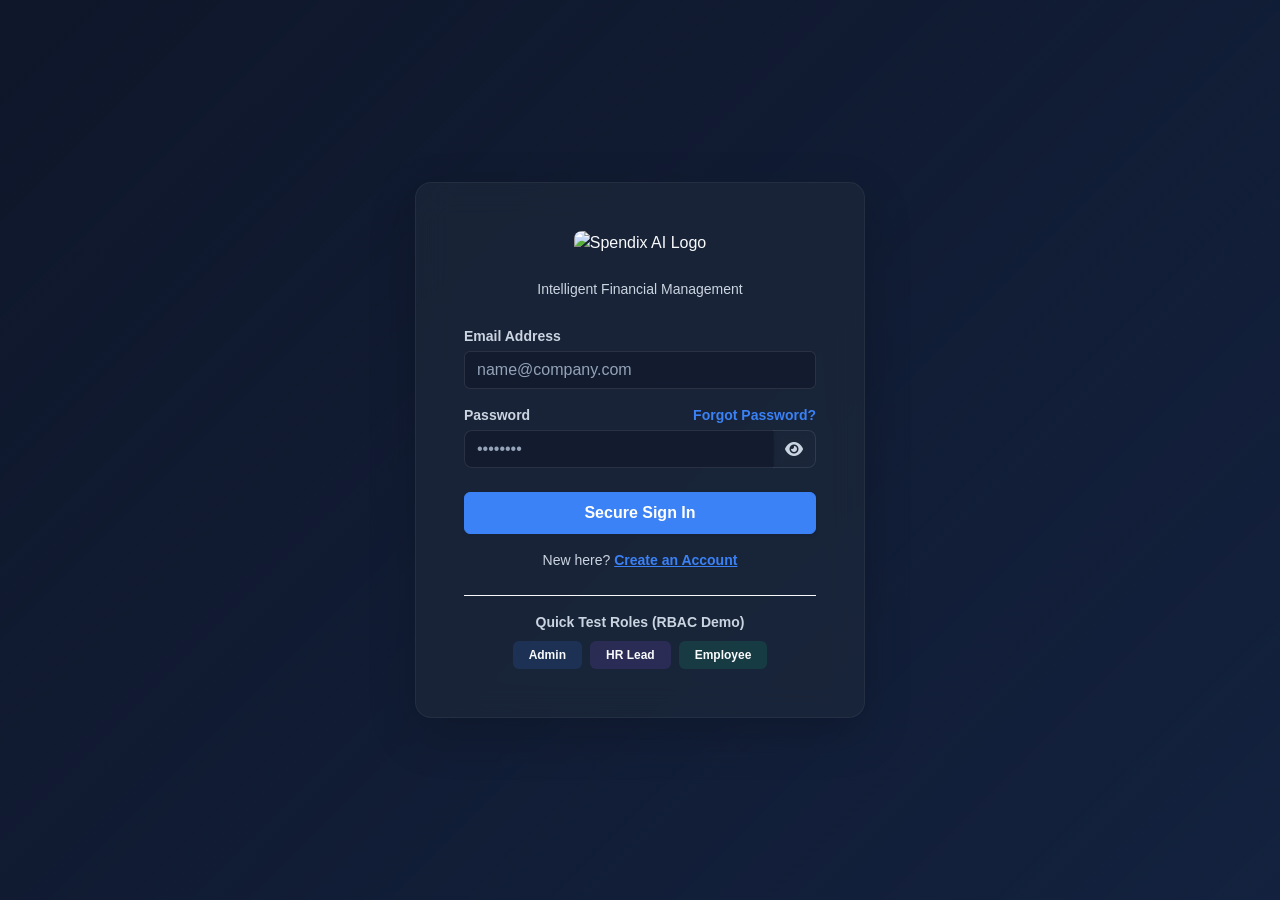
==== commit 9bf852e1: "BUGS FIXED AND SOME FEATURES ADDED !" ====
--- a/index1.html
+++ b/index1.html
@@ -10,7 +10,7 @@
     <link href="https://fonts.googleapis.com/css2?family=Inter:wght@300;400;500;600;700&display=swap" rel="stylesheet">
     <link href="https://cdn.jsdelivr.net/npm/bootstrap@5.3.0/dist/css/bootstrap.min.css" rel="stylesheet">
     <link rel="stylesheet" href="https://cdnjs.cloudflare.com/ajax/libs/font-awesome/6.4.0/css/all.min.css">
-    <link rel="stylesheet" href="style2.css">
+    <link rel="stylesheet" href="style1.css">
 </head>
 <body class="theme-blue dark-mode">
 
@@ -430,6 +430,7 @@
     
     <script type="text/javascript" src="https://cdn.jsdelivr.net/npm/@emailjs/browser@3/dist/email.min.js"></script>
 
-    <script src="script2.js"></script>
+    <script src="script1.js"></script>
 </body>
 </html>
+
--- a/style1.css
+++ b/style1.css
@@ -0,0 +1,447 @@
+:root {
+    /* Glass Effect Variables */
+    --glass-shadow: 0 8px 32px 0 rgba(31, 38, 135, 0.07);
+    --glass-border: 1px solid rgba(255, 255, 255, 0.4);
+    --blur-amt: 16px;
+    
+    /* Transitions */
+    --transition-speed: 0.3s;
+}
+
+/* Light Mode Defaults */
+body {
+    --primary-bg: #f4f7fb;
+    --sidebar-bg: rgba(255, 255, 255, 0.85);
+    --text-main: #1e293b;
+    --text-muted: #64748b;
+    --card-bg: rgba(255, 255, 255, 0.65);
+    --border-color: rgba(255, 255, 255, 0.5);
+    --input-bg: rgba(255, 255, 255, 0.5);
+    
+    font-family: 'Inter', sans-serif;
+    background-color: var(--primary-bg);
+    color: var(--text-main);
+    overflow-x: hidden;
+    transition: background-color var(--transition-speed) ease, color var(--transition-speed) ease;
+}
+
+/* Color Themes */
+body.theme-blue {
+    --brand-primary: #3b82f6;
+    --brand-secondary: #8b5cf6;
+}
+body.theme-green {
+    --brand-primary: #10b981;
+    --brand-secondary: #059669;
+}
+body.theme-purple {
+    --brand-primary: #8b5cf6;
+    --brand-secondary: #ec4899;
+}
+
+/* Apply Bootstrap Button Colors */
+.btn-primary {
+    background-color: var(--brand-primary);
+    border-color: var(--brand-primary);
+}
+.btn-primary:hover {
+    background-color: var(--brand-secondary);
+    border-color: var(--brand-secondary);
+}
+
+/* Glassmorphism Classes */
+.glass-sidebar {
+    background: var(--sidebar-bg);
+    backdrop-filter: blur(var(--blur-amt));
+    -webkit-backdrop-filter: blur(var(--blur-amt));
+    border-right: var(--glass-border);
+}
+
+.glass-card {
+    background: var(--card-bg);
+    backdrop-filter: blur(var(--blur-amt));
+    -webkit-backdrop-filter: blur(var(--blur-amt));
+    border: var(--glass-border);
+    box-shadow: var(--glass-shadow);
+    border-radius: 16px;
+    transition: transform var(--transition-speed), box-shadow var(--transition-speed);
+}
+
+.glass-input {
+    background: var(--input-bg);
+    border: 1px solid var(--border-color);
+    backdrop-filter: blur(4px);
+    color: var(--text-main);
+}
+.glass-input:focus {
+    background: var(--card-bg);
+    color: var(--text-main);
+    box-shadow: 0 0 0 3px rgba(59, 130, 246, 0.25);
+    border-color: var(--brand-primary);
+}
+
+/* Input Group Fixes for Password Eye Icon */
+.input-group .glass-input {
+    border-radius: 8px;
+}
+.input-group .glass-input.border-end-0 {
+    border-top-right-radius: 0;
+    border-bottom-right-radius: 0;
+}
+.input-group .glass-input.border-start-0 {
+    border-top-left-radius: 0;
+    border-bottom-left-radius: 0;
+    background: transparent;
+}
+
+/* Typography & Utilities */
+.text-gradient {
+    background: linear-gradient(135deg, var(--brand-primary), var(--brand-secondary));
+    -webkit-background-clip: text;
+    -webkit-text-fill-color: transparent;
+}
+.text-primary { color: var(--brand-primary) !important; }
+.bg-primary { background-color: var(--brand-primary) !important; }
+.text-main { color: var(--text-main) !important; }
+
+.icon-box {
+    width: 42px;
+    height: 42px;
+    border-radius: 12px;
+    display: flex;
+    align-items: center;
+    justify-content: center;
+    font-size: 1.25rem;
+    transition: transform 0.2s ease;
+}
+.stat-card:hover .icon-box { transform: scale(1.1) rotate(5deg); }
+
+.bg-soft-blue { background: rgba(59, 130, 246, 0.15); }
+.bg-soft-green { background: rgba(16, 185, 129, 0.15); }
+.bg-soft-purple { background: rgba(139, 92, 246, 0.15); }
+.bg-gradient-dark { background: linear-gradient(135deg, #0f172a 0%, #1e293b 100%); }
+.bg-gradient-primary { background: linear-gradient(135deg, var(--brand-primary), var(--brand-secondary)); }
+
+/* Layout */
+.sidebar {
+    width: 260px;
+    height: 100vh;
+    position: fixed;
+    top: 0; left: 0;
+    z-index: 1000;
+    padding: 24px;
+    display: flex;
+    flex-direction: column;
+}
+#content {
+    margin-left: 260px;
+    padding: 40px;
+    min-height: 100vh;
+}
+
+/* Sidebar Navigation */
+.sidebar ul li a {
+    padding: 14px 16px;
+    display: block;
+    color: var(--text-muted);
+    text-decoration: none;
+    border-radius: 12px;
+    font-weight: 500;
+    transition: 0.2s ease;
+    margin-bottom: 6px;
+}
+.sidebar ul li a:hover {
+    background: rgba(150, 150, 150, 0.1);
+    color: var(--brand-primary);
+    transform: translateX(4px);
+}
+.sidebar ul li.active-nav a {
+    background: var(--brand-primary);
+    color: #fff;
+    box-shadow: 0 4px 15px rgba(0, 0, 0, 0.15);
+}
+
+/* Animations */
+.hover-scale { transition: transform 0.2s cubic-bezier(0.4, 0, 0.2, 1); }
+.hover-scale:hover { transform: translateY(-3px) scale(1.02); }
+
+.fade-in { animation: fadeIn 0.4s ease-out forwards; }
+@keyframes fadeIn {
+    from { opacity: 0; transform: translateY(10px); }
+    to { opacity: 1; transform: translateY(0); }
+}
+
+/* Tables */
+.custom-table { color: var(--text-main); }
+.custom-table thead th {
+    font-weight: 600;
+    letter-spacing: 0.5px;
+    border-bottom: 2px solid var(--border-color);
+    background-color: transparent !important;
+    color: var(--text-muted);
+}
+.custom-table tbody tr { transition: background 0.2s; border-bottom: 1px solid var(--border-color); }
+.custom-table tbody tr:hover { background: rgba(150, 150, 150, 0.05) !important; }
+.custom-table td { background: transparent !important; color: var(--text-main); }
+
+/* ========================================================= */
+/* 🌙 DARK MODE OVERRIDES (FIXES THE TEXT VISIBILITY)        */
+/* ========================================================= */
+body.dark-mode {
+    --primary-bg: #0f172a;
+    --sidebar-bg: rgba(30, 41, 59, 0.85);
+    --text-main: #f8fafc;
+    --text-muted: #94a3b8;
+    --card-bg: rgba(30, 41, 59, 0.65);
+    --border-color: rgba(255, 255, 255, 0.1);
+    --glass-shadow: 0 8px 32px 0 rgba(0, 0, 0, 0.4);
+    --glass-border: 1px solid rgba(255, 255, 255, 0.05);
+    --input-bg: rgba(15, 23, 42, 0.6);
+}
+
+body.dark-mode h1, body.dark-mode h2, body.dark-mode h3, body.dark-mode h4, body.dark-mode h5, body.dark-mode p, body.dark-mode span, body.dark-mode label {
+    color: var(--text-main) !important;
+}
+
+body.dark-mode .text-muted { color: #cbd5e1 !important; }
+body.dark-mode .text-dark { color: #ffffff !important; }
+body.dark-mode .stat-value { color: #ffffff !important; }
+
+body.dark-mode .form-control::placeholder { color: #94a3b8; }
+body.dark-mode .form-select { color: var(--text-main); background-color: var(--input-bg); border-color: var(--border-color); }
+body.dark-mode .form-select option { background: var(--sidebar-bg); color: var(--text-main); }
+body.dark-mode .modal-content { background: var(--card-bg); color: var(--text-main); }
+body.dark-mode .btn-close { filter: invert(1) grayscale(100%) brightness(200%); }
+body.dark-mode .dark-mode-invert { filter: invert(1) grayscale(100%) brightness(200%); }
+
+/* Mobile */
+@media (max-width: 768px) {
+    .sidebar { margin-left: -260px; }
+    .sidebar.active { margin-left: 0; }
+    #content { margin-left: 0; padding: 20px; }
+}
+
+/* ========================================================= */
+/* 🚀 LOGIN ANIMATIONS & SHAPES                              */
+/* ========================================================= */
+.bg-fade {
+    background: linear-gradient(135deg, var(--primary-bg) 0%, rgba(59, 130, 246, 0.1) 100%);
+}
+
+.pulse-glow {
+    animation: pulseGlow 2s infinite alternate;
+}
+@keyframes pulseGlow {
+    0% { box-shadow: 0 0 10px rgba(59, 130, 246, 0.5); }
+    100% { box-shadow: 0 0 25px rgba(59, 130, 246, 0.9); transform: scale(1.05); }
+}
+
+.cursor-pointer { cursor: pointer; }
+
+/* ========================================================= */
+/* 🌓 ANIMATED MODE TOGGLE BUTTON                            */
+/* ========================================================= */
+.mode-toggle-container {
+    cursor: pointer;
+    width: 54px;
+    height: 28px;
+    background: rgba(255, 255, 255, 0.1);
+    border: 1px solid rgba(255, 255, 255, 0.2);
+    border-radius: 30px;
+    position: relative;
+    transition: all 0.3s ease;
+    overflow: hidden;
+    box-shadow: inset 0 2px 4px rgba(0,0,0,0.1);
+}
+
+.mode-toggle-track {
+    position: absolute;
+    top: 0; 
+    left: 0; 
+    width: 100%; 
+    height: 100%;
+    display: flex;
+    align-items: center;
+    justify-content: space-between;
+    padding: 0 4px;
+}
+
+.mode-toggle-thumb {
+    position: absolute;
+    top: 2px; 
+    left: 2px;
+    width: 22px; 
+    height: 22px;
+    background: var(--brand-primary);
+    border-radius: 50%;
+    transition: all 0.4s cubic-bezier(0.68, -0.55, 0.27, 1.55);
+    display: flex;
+    align-items: center;
+    justify-content: center;
+    box-shadow: 0 2px 5px rgba(0,0,0,0.2);
+}
+
+.mode-icon-sun, .mode-icon-moon {
+    position: absolute;
+    font-size: 12px;
+    transition: all 0.4s ease;
+}
+
+.mode-icon-sun { color: #fde047; opacity: 1; transform: rotate(0deg); }
+.mode-icon-moon { color: #f8fafc; opacity: 0; transform: rotate(-90deg); }
+
+/* Toggle State When Dark Mode is Active */
+body.dark-mode .mode-toggle-container {
+    background: rgba(15, 23, 42, 0.6);
+    border-color: rgba(255, 255, 255, 0.05);
+}
+body.dark-mode .mode-toggle-thumb {
+    left: calc(100% - 26px);
+    background: var(--brand-secondary);
+}
+body.dark-mode .mode-icon-sun { opacity: 0; transform: rotate(90deg); }
+body.dark-mode .mode-icon-moon { opacity: 1; transform: rotate(0deg); }
+
+/* ========================================================= */
+/* 🤖 CHATBOT UI                                             */
+/* ========================================================= */
+.chat-btn {
+    position: fixed;
+    bottom: 30px;
+    right: 30px;
+    width: 65px;
+    height: 65px;
+    border-radius: 50%;
+    background: linear-gradient(135deg, var(--brand-primary), var(--brand-secondary));
+    color: white;
+    border: none;
+    font-size: 28px;
+    z-index: 1050;
+    display: flex;
+    justify-content: center;
+    align-items: center;
+}
+
+.chat-window {
+    position: fixed;
+    bottom: 110px;
+    right: 30px;
+    width: 360px;
+    height: 500px;
+    z-index: 1050;
+    display: flex;
+    flex-direction: column;
+    border-radius: 16px;
+    background: var(--card-bg);
+}
+
+.chat-body {
+    flex: 1;
+    overflow-y: auto;
+    display: flex;
+    flex-direction: column;
+    gap: 10px;
+}
+
+.chat-bubble {
+    max-width: 85%;
+    padding: 12px 16px;
+    border-radius: 16px;
+    font-size: 0.9rem;
+    line-height: 1.4;
+    word-wrap: break-word;
+}
+.chat-bubble.bot {
+    background: rgba(150,150,150,0.1);
+    color: var(--text-main);
+    border-bottom-left-radius: 4px;
+    align-self: flex-start;
+}
+.chat-bubble.user {
+    background: linear-gradient(135deg, var(--brand-primary), var(--brand-secondary));
+    color: white;
+    border-bottom-right-radius: 4px;
+    align-self: flex-end;
+}
+.dark-mode .chat-footer { background: var(--sidebar-bg) !important; }
+
+/* ========================================================= */
+/* 📋 KANBAN BOARD & AUDIT STYLES                            */
+/* ========================================================= */
+.kanban-dropzone {
+    min-height: 400px;
+    background: rgba(0,0,0,0.02);
+    border-radius: 8px;
+    padding: 10px;
+}
+.dark-mode .kanban-dropzone { background: rgba(255,255,255,0.02); }
+
+.kanban-card {
+    background: var(--card-bg);
+    border: 1px solid var(--border-color);
+    border-radius: 8px;
+    padding: 12px;
+    margin-bottom: 10px;
+    cursor: grab;
+    box-shadow: 0 2px 5px rgba(0,0,0,0.05);
+}
+.kanban-card:active { cursor: grabbing; }
+
+.audit-item {
+    background: transparent;
+    border-color: var(--border-color);
+    color: var(--text-main);
+    padding: 15px 20px;
+    transition: background 0.2s;
+}
+.audit-item:hover { background: rgba(150,150,150,0.05); }
+
+/* ========================================================= */
+/* 📸 OCR SCANNER ANIMATION                                  */
+/* ========================================================= */
+.ocr-scan-line {
+    width: 100%;
+    height: 3px;
+    background: var(--brand-primary);
+    box-shadow: 0 0 10px var(--brand-primary);
+    position: absolute;
+    top: 0;
+    animation: scanDown 1.5s infinite linear;
+}
+@keyframes scanDown {
+    0% { top: 0; opacity: 0; }
+    10% { opacity: 1; }
+    90% { opacity: 1; }
+    100% { top: 100%; opacity: 0; }
+}
+
+/* ========================================================= */
+/* 🏢 WORKSPACE SWITCHER STYLING                             */
+/* ========================================================= */
+.workspace-selector-container {
+    position: relative;
+    background: rgba(255, 255, 255, 0.05);
+    border: 1px solid rgba(255, 255, 255, 0.1);
+    border-radius: 12px;
+    padding: 2px;
+    transition: all 0.3s ease;
+}
+.workspace-selector-container:hover {
+    background: rgba(255, 255, 255, 0.1);
+    transform: translateY(-2px);
+    box-shadow: 0 5px 15px rgba(59, 130, 246, 0.3);
+}
+.custom-select-style {
+    border: none !important;
+    background-color: transparent !important;
+    color: var(--text-main) !important;
+    padding: 8px 12px !important;
+    font-size: 0.95rem !important;
+    cursor: pointer;
+    box-shadow: none !important;
+    outline: none;
+}
+.custom-select-style option {
+    background-color: var(--sidebar-bg);
+    color: var(--text-main);
+}
